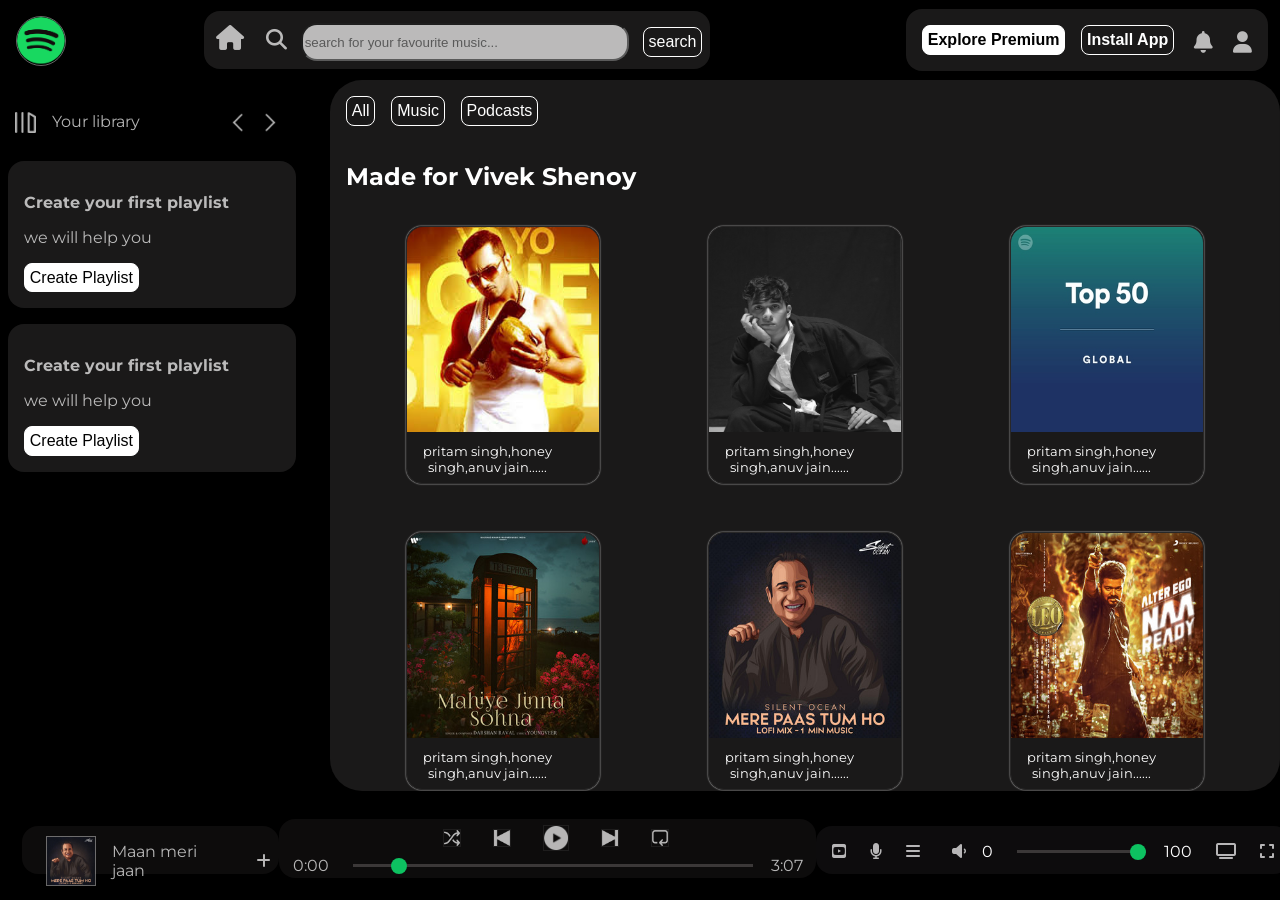
==== index.html @ 90d77158 "index.html" ====
<!DOCTYPE html>
<html lang="en">
<head>
    <meta charset="UTF-8">
    <meta name="viewport" content="width=device-width, initial-scale=1.0">
    <title>Spotify-Web Player:Music for everyone</title>
    <link rel="icon" href="logo.png">
    <link rel="stylesheet" href="https://cdnjs.cloudflare.com/ajax/libs/font-awesome/6.6.0/css/all.min.css" integrity="sha512-Kc323vGBEqzTmouAECnVceyQqyqdsSiqLQISBL29aUW4U/M7pSPA/gEUZQqv1cwx4OnYxTxve5UMg5GT6L4JJg==" crossorigin="anonymous" referrerpolicy="no-referrer" />
    <link rel="preconnect" href="https://fonts.googleapis.com">
    <link rel="preconnect" href="https://fonts.gstatic.com" crossorigin>
    <link href="https://fonts.googleapis.com/css2?family=Montserrat:ital,wght@0,100..900;1,100..900&display=swap" rel="stylesheet">
    <link rel="stylesheet" href="spotify.css">
</head>
<body>
<div class="main">
    <div class="nav">
        <div class="nav-options">
                <div class="logos" >
                    <img src="logo.png" class="circle" alt="logo" style=" position: absolute;
                        top: 1rem;
                        left: 0.01rem;"> 
                </div>   
                <div class="forms pos">
                    
                        <i class="fa-solid fa-house hov large"></i>
                    
                    
                        <label for="search" >
                        <i class="fa-solid fa-magnifying-glass hov  " style="color: #fff;"></i>
                        </label>
                        <input type="text"  id="search"    name="search" placeholder="search for your favourite music... " >
                        <button type="submit" class="new" >search</button>
                    
                </div>
                
                
                <div class="signup" >
                    
                        <button  style="color: #000; background-color: #fff;"><b>Explore Premium</b></button>
                        <button class="new"><b>Install App</b></button>
                        <i class="fa-solid fa-bell hov large"></i>
                        <i class="fa-solid fa-user hov large"></i>
                </div>
            </div>
</div>



<div class="sidebar">
    <div class="lib">
        <img class="libimg hov" src="library_icon.png" alt="" >
        <span class="hov">Your library</span>
        <div class="inend">
        <img class="libimg hov"  src="backward_icon.png" alt="" >
        <img class="libimg hov" src="forward_icon.png" alt="" >
        </div>
    </div>
    <div class="playlist">
        <p><b>Create your first playlist</b></p>
        <p>we will help you</p>
        <button style="color: #000; background-color: #fff;">Create Playlist</button>
    </div>
    <div class="playlist">
        <p><b>Create your first playlist</b></p>
        <p>we will help you</p>
        <button style="color: #000; background-color: #fff;">Create Playlist</button>
    </div>
</div>
    
    <div class="maincontent">
        <div class="cat">
            <button class="new">All</button>
            <button class="new">Music</button>
            <button class="new">Podcasts</button>
        </div>
        
        
            <div class="cardshere">
                <div class="scroll">
            <h2 style="color: #fff; margin-left: 1rem;">Made for Vivek Shenoy</h2>
            <div class="forcards">
                <div class="card">
                    <img src="yoyo.png" alt="">
                    <div class="translate">
                        <p>pritam singh,honey singh,anuv jain......</p>
                        <img src="player_icon3.png" class="fix"  alt="">
                        </div>
                </div>
                <div class="card">
                    <img src="anuv.png" alt="">
                    <div class="translate">
                        <p>pritam singh,honey singh,anuv jain......</p>
                        <img src="player_icon3.png" class="fix"  alt="">
                        </div>
                </div>
                <div class="card">
                    <img src="card1img.jpeg" alt="">
                    <div class="translate">
                        <p>pritam singh,honey singh,anuv jain......</p>
                        <img src="player_icon3.png" class="fix"  alt="">
                        </div>
                </div>
                <div class="card">
                    <img src="card2img.jpeg" alt="">
                    <div class="translate">
                        <p>pritam singh,honey singh,anuv jain......</p>
                        <img src="player_icon3.png" class="fix"  alt="">
                        </div>
                </div><div class="card">
                    <img src="card3img.jpeg" alt="">
                    <div class="translate">
                        <p>pritam singh,honey singh,anuv jain......</p>
                        <img src="player_icon3.png" class="fix"  alt="">
                        </div>
                </div><div class="card">
                    <img src="card4img.jpeg" alt="">
                    <div class="translate">
                        <p>pritam singh,honey singh,anuv jain......</p>
                        <img src="player_icon3.png" class="fix"  alt="">
                        </div>
                </div>
                
                <div class="card">
                    <img src="yoyo.png" alt="">
                    <div class="translate">
                        <p>pritam singh,honey singh,anuv jain......</p>
                        <img src="player_icon3.png" class="fix"  alt="">
                        </div>
                </div>
                <div class="card">
                    <img src="anuv.png" alt="">
                    <div class="translate">
                        <p>pritam singh,honey singh,anuv jain......</p>
                        <img src="player_icon3.png" class="fix"  alt="">
                        </div>
                </div>
            </div>
            </div>

            <h2 style="color: #fff; margin-left: 1rem;">Global playlist</h2>
            <div class="forcards">
                <div class="card">
                    <img src="yoyo.png" alt="">
                    <div class="translate">
                        <p>pritam singh,honey singh,anuv jain......</p>
                        <img src="player_icon3.png" class="fix"  alt="">
                        </div>
                </div>
                <div class="card">
                    <img src="anuv.png" alt="">
                    <div class="translate">
                        <p>pritam singh,honey singh,anuv jain......</p>
                        <img src="player_icon3.png" class="fix"  alt="">
                        </div>
                </div>
                <div class="card">
                    <img src="card1img.jpeg" alt="">
                    <div class="translate">
                        <p>pritam singh,honey singh,anuv jain......</p>
                        <img src="player_icon3.png" class="fix"  alt="">
                        </div>
                </div><div class="card">
                    <img src="card2img.jpeg" alt="">
                    <div class="translate">
                        <p>pritam singh,honey singh,anuv jain......</p>
                        <img src="player_icon3.png" class="fix"  alt="">
                        </div>
                </div><div class="card">
                    <img src="card3img.jpeg" alt="">
                    <div class="translate">
                        <p>pritam singh,honey singh,anuv jain......</p>
                        <img src="player_icon3.png" class="fix"  alt="">
                        </div>
                </div><div class="card">
                    <img src="card4img.jpeg" alt="">
                    <div class="translate">
                        <p>pritam singh,honey singh,anuv jain......</p>
                        <img src="player_icon3.png" class="fix"  alt="">
                        </div>
                </div>
                <div class="card">
                    <img src="yoyo.png" alt="">
                    <div class="translate">
                        <p>pritam singh,honey singh,anuv jain......</p>
                        <img src="player_icon3.png" class="fix"  alt="">
                        </div>
                </div>
                <div class="card">
                    <img src="anuv.png" alt="">
                    <div class="translate">
                        <p>pritam singh,honey singh,anuv jain......</p>
                        <img src="player_icon3.png" class="fix"  alt="">
                        </div>
                </div>
            </div>
        <h2 style="color: #fff; margin-left: 1rem;">India's best</h2>
            <div class="forcards">
                <div class="card">
                    <img src="yoyo.png" alt="">
                    <div class="translate">
                        <p>pritam singh,honey singh,anuv jain......</p>
                        <img src="player_icon3.png" class="fix"  alt="">
                        </div>
                </div>
                <div class="card">
                    <img src="anuv.png" alt="">
                    <div class="translate">
                        <p>pritam singh,honey singh,anuv jain......</p>
                        <img src="player_icon3.png" class="fix"  alt="">
                        </div>
                </div>
               <div class="card">
                    <img src="card1img.jpeg" alt="">
                    <div class="translate">
                        <p>pritam singh,honey singh,anuv jain......</p>
                        <img src="player_icon3.png" class="fix"  alt="">
                        </div>
                </div><div class="card">
                    <img src="card2img.jpeg" alt="">
                    <div class="translate">
                        <p>pritam singh,honey singh,anuv jain......</p>
                        <img src="player_icon3.png" class="fix"  alt="">
                        </div>
                </div><div class="card">
                    <img src="card3img.jpeg" alt="">
                    <div class="translate">
                        <p>pritam singh,honey singh,anuv jain......</p>
                        <img src="player_icon3.png" class="fix"  alt="">
                        </div>
                </div><div class="card">
                    <img src="card5img.jpeg" alt="">
                    <div class="translate">
                        <p>pritam singh,honey singh,anuv jain......</p>
                        <img src="player_icon3.png" class="fix"  alt="">
                        </div>
                </div>
                <div class="card">
                    <img src="yoyo.png" alt="">
                    <div class="translate">
                        <p>pritam singh,honey singh,anuv jain......</p>
                        <img src="player_icon3.png" class="fix"  alt="">
                        </div>
                </div>
                <div class="card">
                    <img src="anuv.png" alt="">
                    <div class="translate">
                        <p>pritam singh,honey singh,anuv jain......</p>
                        <img src="player_icon3.png" class="fix"  alt="">
                        </div>
                </div>
               
            </div>    
            
            <h2 style="color: #fff; margin-left: 1rem;">    Local best</h2>
            <div class="forcards">
                <div class="card">
                    <img src="yoyo.png" alt="">
                    <div class="translate">
                        <p>pritam singh,honey singh,anuv jain......</p>
                        <img src="player_icon3.png" class="fix"  alt="">
                        </div>
                </div>
                <div class="card">
                    <img src="anuv.png" alt="">
                    <div class="translate">
                        <p>pritam singh,honey singh,anuv jain......</p>
                        <img src="player_icon3.png" class="fix"  alt="">
                        </div>
                </div>
                <div class="card">
                    <img src="card2img.jpeg" alt="">
                    <div class="translate">
                        <p>pritam singh,honey singh,anuv jain......</p>
                        <img src="player_icon3.png" class="fix"  alt="">
                        </div>
                </div><div class="card">
                    <img src="card1img.jpeg" alt="">
                    <div class="translate">
                        <p>pritam singh,honey singh,anuv jain......</p>
                        <img src="player_icon3.png" class="fix"  alt="">
                        </div>
                </div><div class="card">
                    <img src="card3img.jpeg" alt="">
                    <div class="translate">
                        <p>pritam singh,honey singh,anuv jain......</p>
                        <img src="player_icon3.png" class="fix"  alt="">
                        </div>
                </div><div class="card">
                    <img src="card4img.jpeg" alt="">
                    <div class="translate">
                        <p>pritam singh,honey singh,anuv jain......</p>
                        <img src="player_icon3.png" class="fix"  alt="">
                        </div>
                </div>
                <div class="card">
                    <img src="yoyo.png" alt="">
                    <div class="translate">
                        <p>pritam singh,honey singh,anuv jain......</p>
                        <img src="player_icon3.png" class="fix"  alt="">
                        </div>
                </div>
                <div class="card">
                    <img src="anuv.png" alt="">
                    <div class="translate">
                        <p>pritam singh,honey singh,anuv jain......</p>
                        <img src="player_icon3.png" class="fix"  alt="">
                        </div>
                </div>
            </div>

            <h2 style="color: #fff; margin-left: 1rem;">   Spotify Recomendation</h2>
            <div class="forcards">
                <div class="card">
                    <img src="yoyo.png" alt="">
                    <div class="translate">
                        <p>pritam singh,honey singh,anuv jain......</p>
                        <img src="player_icon3.png" class="fix"  alt="">
                        </div>
                </div>
                <div class="card">
                    <img src="anuv.png" alt="">
                    <div class="translate">
                        <p>pritam singh,honey singh,anuv jain......</p>
                        <img src="player_icon3.png" class="fix"  alt="">
                        </div>
                </div>
                <div class="card">
                    <img src="card1img.jpeg" alt="">
                    <div class="translate">
                        <p>pritam singh,honey singh,anuv jain......</p>
                        <img src="player_icon3.png" class="fix"  alt="">
                        </div>
                </div><div class="card">
                    <img src="card2img.jpeg" alt="">
                    <div class="translate">
                        <p>pritam singh,honey singh,anuv jain......</p>
                        <img src="player_icon3.png" class="fix"  alt="">
                        </div>
                </div><div class="card">
                    <img src="card2img.jpeg" alt="">
                    <div class="translate">
                        <p>pritam singh,honey singh,anuv jain......</p>
                        <img src="player_icon3.png" class="fix"  alt="">
                        </div>
                </div><div class="card">
                    <img src="card3img.jpeg" alt="">
                    <div class="translate">
                        <p>pritam singh,honey singh,anuv jain......</p>
                        <img src="player_icon3.png" class="fix"  alt="">
                        </div>
                </div>
                <div class="card">
                    <img src="yoyo.png" alt="">
                    <div class="translate">
                        <p>pritam singh,honey singh,anuv jain......</p>
                        <img src="player_icon3.png" class="fix"  alt="">
                        </div>
                </div>
                <div class="card">
                    <img src="anuv.png" alt="">
                    <div class="translate">
                        <p>pritam singh,honey singh,anuv jain......</p>
                        <img src="player_icon3.png" class="fix"  alt="">
                        </div>
                </div>
            </div>
            

            <div class="realfooter">
                <div class="footerdesc">
                        <div class="items">
                            <p>company</p>
                            <a href="">about</a>
                            <a href="">jobs</a>
                            <a href="">for the record</a>
                        </div>
                        <div class="items">
                            <p>useful links</p>
                            <a href="">about</a>
                            <a href="">jobs</a>
                            <a href="">for the record</a>
                        </div>
                        <div class="items">
                            <p>spotify plans</p>
                            <a href="">about</a>
                            <a href="">jobs</a>
                            <a href="">for the record</a>
                            <a href="">family</a>
                            <a href="">duo</a>

                        </div>
                        <div class="items">
                            <p>useful links</p>
                            <a href="">about</a>
                            <a href="">jobs</a>
                            <a href="">for the record</a>
                        </div>
                        <div class="items">
                            <p>spotify plans</p>
                            <a href="">about</a>
                            <a href="">jobs</a>
                            <a href="">for the record</a>
                            <a href="">family</a>
                            <a href="">duo</a>
                        </div>
                        <div class="insta">
                            <i class="fa-brands fa-instagram hov"></i>
                            <i class="fa-brands fa-facebook hov"></i>
                            <i class="fa-brands fa-twitter hov"></i>
                        </div>
                </div>
                <div class="footerline">
                    
                </div>
                
                <div class="copy items">
                    <a href="">legal</a>
                    <a href="">safety</a>
                    <a href="">privacy </a>
                    <a href="">cookies</a>
                    <a href="">about ads</a>
                    <p id="end"> &#169;2024-spotify</p>
                </div>
            </div>
        </div>
    </div>







<div class="musicplayer">
    <div class="player">
        <div class="songname">
            <div class="items-music">
                <img class="nocircle" src="card3img.jpeg" alt="">
                <p class="hov">Maan meri jaan</p>
                <i class="fa-solid fa-plus hov"></i>
            </div>
            
        </div>
        <div class="time">
            <div class="items-music">
                <img src="player_icon1.png" class="playericons hov" alt="">
                <img src="player_icon2.png" class="playericons hov" alt="">
                <img src="player_icon3.png" class="playericons hov" style="height: 1.5rem; width: 1.5rem;" alt="">
                <img src="player_icon4.png" class="playericons hov" alt="">
                <img src="player_icon5.png" class="playericons hov" alt="">
            </div>
            <div class="col items-music">
                <p class="hov">0:00</p>
                    <input type="range" value="10" class="range playtime">
                <p class="hov">3:07</p>
            </div> 
        </div>
        
        
        <div class="operations">
            <div class="items-music">
                <i class="fa-brands fa-square-youtube hov pos"></i>
                <i class="fa-solid fa-microphone hov pos"></i>
                <i class="fa-solid fa-bars hov pos"></i>
                <label for="sound"><i class="fa-solid fa-volume-low hov pos"></i></label>
                <p class="pos">0</p>
                <input type="range" id="sound" name="sound" value="100" step="10" class="range pos">
                <p class=" pos">100</p>
                <i class="fa-solid fa-tv hov pos "></i>
                <i class="fa-solid fa-expand hov pos"></i>
            </div>
        </div>
    </div>
</div>
</body>
</html>
---- spotify.css ----
body{
    font-family: "Montserrat", sans-serif;
    margin: 0;
    overflow: hidden;
    background-color: black;
    
}
.main{
    display: flex;
    flex-direction: row;

}
.nav{
    position:fixed;
    height: 4rem;
    width: 100%;
    padding: 0.5rem 0 0 0.5rem ;
    z-index: 10;
}
.sidebar{
    position:absolute;
    top: 5.5rem;
    border-radius: 1rem;
    padding-top: 1rem;
    height: 74.5vh;
    width: 19rem;
    z-index: 5;
    opacity: 1;

}
.lib{
    width: 90%;
    margin: auto;
    display: flex;
    gap: 0.5rem;
    padding:0.5rem;
}
.libimg{
    height: 1.3rem;
    width: 1.3rem;
    margin-right:0.5rem;
}
.lib .inend{
    margin-left:auto ;
}
.playlist{
    background-color: #1a1919;
    margin:1rem 0.5rem;
    color: white;
    padding:1rem;
    border-radius:1rem ;
}
.playlist p{
    opacity: 0.7;   
}
.maincontent{
    position: fixed;
    top: 5rem;
    left: 20rem;
    height: 79vh;
    border-radius: 2rem;
    margin-left: 10px;
    background-color:  #1a1919;
    overflow: auto;
}
.musicplayer{
    position:absolute;
    bottom: 0;
    padding: 1rem;
    height: 4rem;
    width: 100%;
    z-index: 9;
}
.nav-options{
    height: 3rem;
    display: flex;
    flex-direction: row;
    justify-content: space-between;
    align-items:center ;
    margin-top: 0.5rem;
    background-color: #000000;

    
}

.forms,.signup,.logo{
font-size: large;
   
}
.hov{
opacity: 0.7;
color: white;   
}
.hov:hover{
    color: white;
    opacity: 1;
    transform: scale(1.1);
}

#search{
    height: 2rem;
    text-align: start;
    width: 20rem;
    opacity: 0.7;
    border-radius: 1rem;
}
#search:hover{
    opacity: 1;
}
button{
    border-radius: 0.5rem ;
    font-size: 1rem;
    border: 0.01rem solid white;
    color: #fff;
    font-family: 'Gill Sans', 'Gill Sans MT', Calibri, 'Trebuchet MS', sans-serif;
    padding: 0.3rem;
    background-color: inherit; 
}
.new:hover{
    background-color: rgb(255, 255, 255);
    color: #000;
}
button:hover{
    transform: scale(1.1);
}
.signup{
    display: flex;
    gap: 1rem 1rem;
    background-color:#1a1919;
    padding: 1rem;
    border-radius: 1rem;
    margin-right: 1.25rem;
}
.large{
    font-size: larger;
    margin-top: 0.45rem;
    margin-left: 0.25rem;
}
.forms{
    font-size: 1.3rem;
    background-color: #1a1919;
    padding: 0.5rem;
    border-radius: 1rem;
    
}
.forms button,i,label,input{
    margin-left: 0.5rem;
}

.circle{
    height: 3rem;
    width: 3rem;
    margin-left: 1rem;
    border: 0.05rem solid rgba(255, 255, 255,0.4) ;
    border-radius: 50%;
}
.circle:hover{
    transform: scale(1.125);
    border: 1px solid white;
}
.nocircle{
    height: 3rem;
    width: 3rem;
    border: 0.05rem solid rgba(255, 255, 255,0.4) ;
    margin-left: 1rem;
}

.nocircle:hover{
    transform: scale(1.125);
    border: 1px solid white;
}


@media(max-width:1000px){
    .pos{
        display: none;
    }

}
.player{
    display: flex;
    color: #fff;
    flex-direction: row;
    background-color: #000000;
    justify-content: space-between;
    padding: 0.35rem;
}

.items-music{
    display: flex;
    flex-direction: row;
    column-gap: 1rem;
    font-size: 1.rem;
    padding:0rem 0.5rem;
    align-items: center;
}

.range::-webkit-slider-runnable-track{
    height: 0.2rem;
    appearance: none;
    background-color: rgb(59, 56, 56);
}
.range::-webkit-slider-thumb{
    margin-top: -0.345rem;
    appearance: none;
    height: 1rem;
    width: 1rem;
    border-radius:50% ;
    background-color:rgb(13, 194, 97) ;
}
.range{
    appearance: none;
    
}
.songname{
    color: white;
    background-color: rgb(13, 12, 12);
    height: 3rem;
    border-radius: 1rem;
}
.operations{
    background-color: rgb(13,12,13);
    padding-right:0.5rem ;
    border-radius: 1rem;
    height: 3rem;

}
.time{
    display: flex;
    flex-direction: column;
    align-items: center;
    background-color: rgb(13, 12, 12);
    padding: 0.35rem;
    border-radius: 1rem;
    height: 3rem;
    margin-top: -0.4rem;
}
.playericons{
    height: 1rem;
    width: 1rem;
    border: 0.05rem solid rgba(255, 255, 255,0.1) ;
    margin-left: 1rem;   
   
}
.col{
margin-top:-0.7rem ;
}
.playtime{
    width: 25rem;
}
*{
    transition: all 0.3s;
}

.cat{
    display: flex;
    gap: 1rem;
    padding: 1rem;
    justify-content: flex-start;
}

.forcards{
    display: flex;
    padding-right: 1rem;
    color: #fff;
    flex-direction:row;
    flex-wrap: wrap;
    padding: 1rem;
    gap: 3rem 3rem;
    justify-content: space-evenly;
}
.card{
    width: 12rem;
    height: 16rem;
    border-radius: 1rem;
    font-size: small;
    border: 1px solid rgb(41, 40, 40) ;
    box-shadow: 0 0 0.1rem; 
}

.card img{
    height: 80%;
    width: 100%;
    border-radius:1rem  1rem  0 0 ;
    
}
.card p{
    text-align: center;
    margin: 0.5rem;  
}
.card:hover{
    transform: scale(1.05);

}
.imgplayer img{
    height: 2rem;
    width: 2rem;
    position: absolute;
    top:20rem;
    left: 13rem;
    opacity: 1;
}
.playericon{
    display: flex;
    flex-direction: column;
    align-items: flex-start;
    justify-content: flex-start;
    padding: 0rem;
}
.translate .fix{
    height: 2rem;
    width: 2rem;
    opacity: 0;
}
.translate{
    display: flex;

}


.card:hover{
    .fix{
        opacity: 1;
    }
    
}
.realfooter{
    display: flex;
    flex-direction: column;
    flex-wrap: wrap;
    padding-top:9rem ;
    padding-bottom:2rem ;
}
.items{
    display: flex;
    flex-wrap: wrap;
    flex-direction: column;
    color: white;
    text-transform: capitalize;
}
.items a{
    text-decoration: none;
    color: white;
    opacity: 0.5;
}
.items a:hover{
    opacity: 1;
    text-decoration: underline;
}
.footerdesc{
    display: flex;
    flex-direction: row;
    flex-wrap: wrap;
    justify-content: space-evenly;
}
.insta{
    display: flex;
    flex-direction: row;
    gap: 1rem ;
    margin-top: 2rem;
}
.copy{
    display: flex;
    flex-direction: row;
    flex-wrap: wrap;
    padding: 7rem;
    justify-content: flex-start;
    grid-gap: 1rem ;

}
.copy p{
    justify-content: flex-end;
}
#end{
   margin-left: auto;
}

.footerline{
    height: 1px;
    width: 92%;
    background-color: rgba(255, 255, 255,0.4);
    margin-top: 2rem;
    overflow: hidden;
    margin:auto;
    margin-top: 5rem;
   
}
 .maincontent::-webkit-scrollbar{
    appearance: none;
    width: 1rem;
    background-color: #212020;
 }
 .maincontent::-webkit-scrollbar-thumb{
    appearance: none;
    border-radius: 1rem;
    background-color:rgb(97, 95, 95);

}
 @media(max-width:1000px){
    .operations{
        display: none;
    }
    .time,.songname{
        margin: auto;
    }

 }
 h2:hover{
    text-decoration: underline;
 }
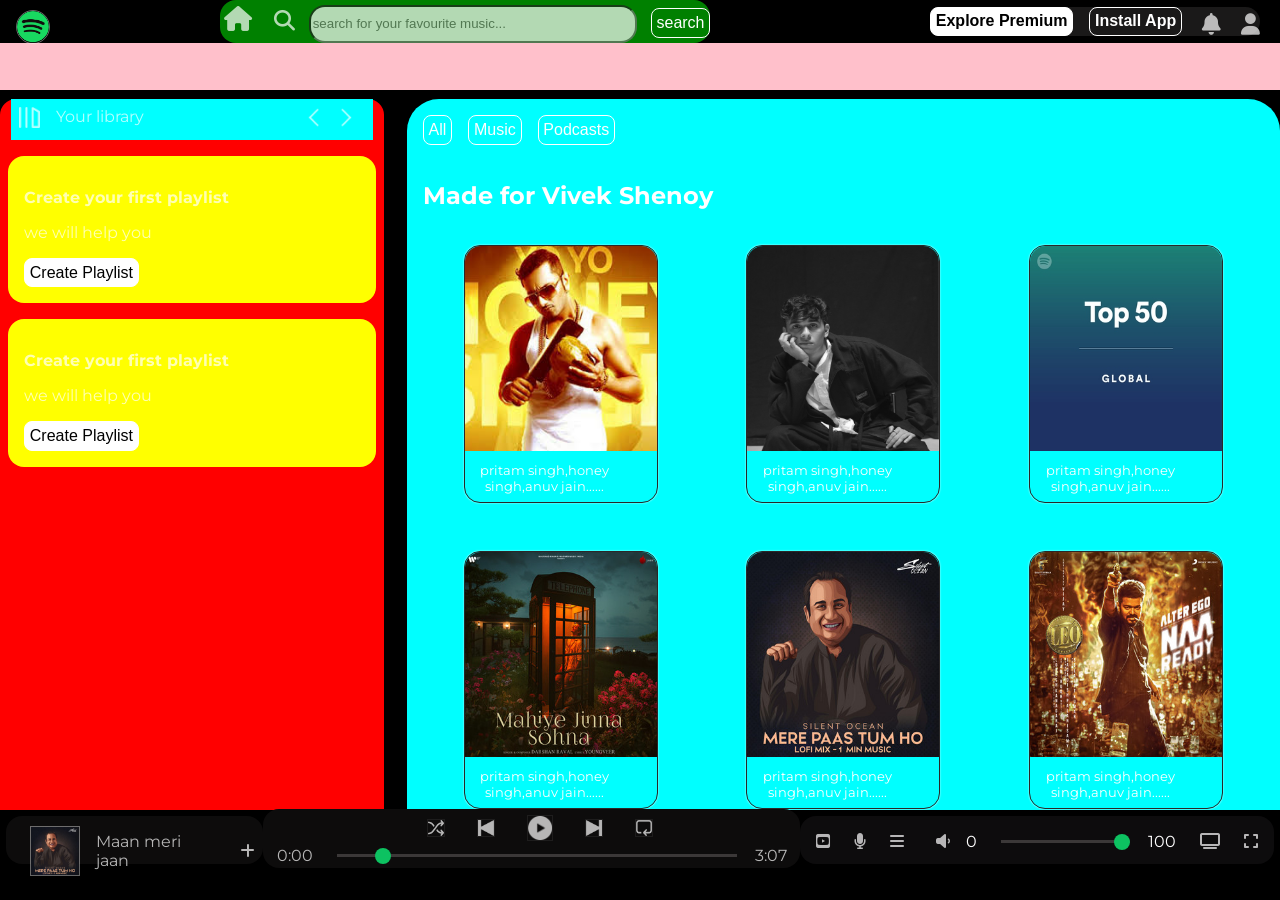
==== commit 58a863c6: "changed the height/width" ====
--- a/index.html
+++ b/index.html
@@ -17,7 +17,7 @@
         <div class="nav-options">
                 <div class="logos" >
                     <img src="logo.png" class="circle" alt="logo" style=" position: absolute;
-                        top: 1rem;
+                        top: 0.6rem;
                         left: 0.01rem;"> 
                 </div>   
                 <div class="forms pos">
--- a/spotify.css
+++ b/spotify.css
@@ -12,21 +12,20 @@
 }
 .nav{
     position:fixed;
-    height: 4rem;
+    height: 10%;
     width: 100%;
-    padding: 0.5rem 0 0 0.5rem ;
     z-index: 10;
+    background-color: pink;
 }
 .sidebar{
     position:absolute;
-    top: 5.5rem;
-    border-radius: 1rem;
-    padding-top: 1rem;
-    height: 74.5vh;
-    width: 19rem;
+    top: 11%;
+    border-radius: 1rem;
+    height: 85%;
+    width: 30%;
     z-index: 5;
     opacity: 1;
-
+    background-color: red;
 }
 .lib{
     width: 90%;
@@ -34,6 +33,7 @@
     display: flex;
     gap: 0.5rem;
     padding:0.5rem;
+    background-color: aqua;
 }
 .libimg{
     height: 1.3rem;
@@ -49,35 +49,36 @@
     color: white;
     padding:1rem;
     border-radius:1rem ;
+    background-color: yellow;
 }
 .playlist p{
     opacity: 0.7;   
 }
 .maincontent{
     position: fixed;
-    top: 5rem;
-    left: 20rem;
-    height: 79vh;
+    top: 11%;
+    left: 31%;
+    height: 85%;
     border-radius: 2rem;
     margin-left: 10px;
     background-color:  #1a1919;
     overflow: auto;
+    background-color: aqua;
 }
 .musicplayer{
     position:absolute;
     bottom: 0;
-    padding: 1rem;
-    height: 4rem;
+    
+    height: 10%;
     width: 100%;
     z-index: 9;
 }
 .nav-options{
-    height: 3rem;
+    height: 7%rem;
     display: flex;
     flex-direction: row;
     justify-content: space-between;
     align-items:center ;
-    margin-top: 0.5rem;
     background-color: #000000;
 
     
@@ -125,9 +126,8 @@
 }
 .signup{
     display: flex;
-    gap: 1rem 1rem;
+    gap: 1rem;
     background-color:#1a1919;
-    padding: 1rem;
     border-radius: 1rem;
     margin-right: 1.25rem;
 }
@@ -139,8 +139,8 @@
 .forms{
     font-size: 1.3rem;
     background-color: #1a1919;
-    padding: 0.5rem;
-    border-radius: 1rem;
+    border-radius: 1rem;
+    background-color: green;
     
 }
 .forms button,i,label,input{
@@ -148,8 +148,8 @@
 }
 
 .circle{
-    height: 3rem;
-    width: 3rem;
+    height: 2rem;
+    width: 2rem;
     margin-left: 1rem;
     border: 0.05rem solid rgba(255, 255, 255,0.4) ;
     border-radius: 50%;
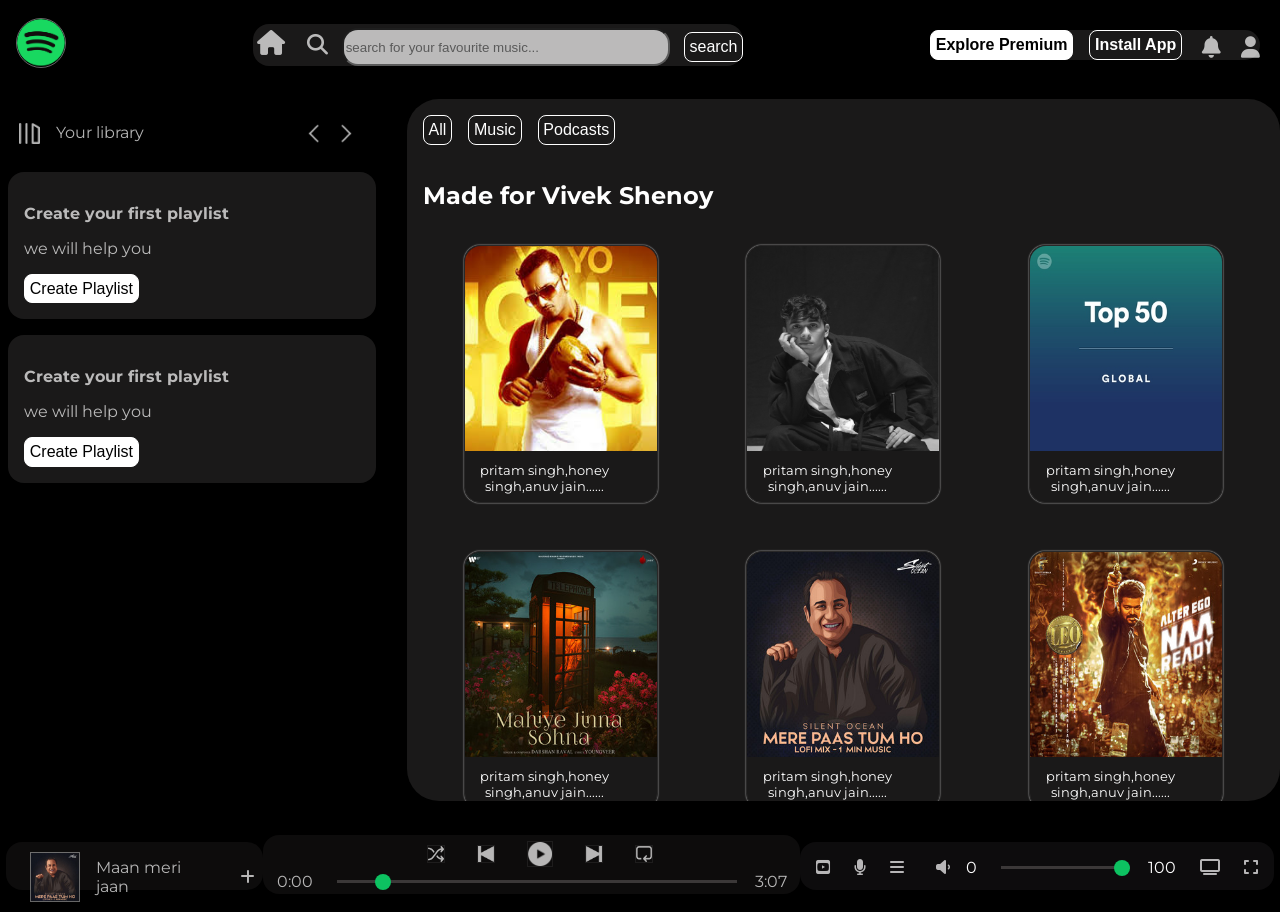
==== commit ceb6ec19: "all files were modified" ====
--- a/index.html
+++ b/index.html
@@ -16,9 +16,7 @@
     <div class="nav">
         <div class="nav-options">
                 <div class="logos" >
-                    <img src="logo.png" class="circle" alt="logo" style=" position: absolute;
-                        top: 0.6rem;
-                        left: 0.01rem;"> 
+                    <img src="logo.png" class="circle" alt="logo"> 
                 </div>   
                 <div class="forms pos">
                     
--- a/spotify.css
+++ b/spotify.css
@@ -11,29 +11,35 @@
 
 }
 .nav{
+    margin: 0;
     position:fixed;
-    height: 10%;
+    height: 10vh;
     width: 100%;
     z-index: 10;
-    background-color: pink;
+    display: flex;
+    align-items: center;
+
+    
 }
 .sidebar{
     position:absolute;
-    top: 11%;
-    border-radius: 1rem;
-    height: 85%;
+    top: 11vh;
+    border-radius: 1rem;
+    height: 78vh;
     width: 30%;
     z-index: 5;
     opacity: 1;
-    background-color: red;
+
 }
 .lib{
     width: 90%;
     margin: auto;
     display: flex;
     gap: 0.5rem;
+    border-radius: 1rem;
     padding:0.5rem;
-    background-color: aqua;
+    margin-top:1rem ;
+
 }
 .libimg{
     height: 1.3rem;
@@ -49,39 +55,39 @@
     color: white;
     padding:1rem;
     border-radius:1rem ;
-    background-color: yellow;
+    
+
 }
 .playlist p{
     opacity: 0.7;   
 }
 .maincontent{
     position: fixed;
-    top: 11%;
-    left: 31%;
-    height: 85%;
+    top: 11vh;
+    left: 31vw;
+    height: 78vh;
     border-radius: 2rem;
     margin-left: 10px;
     background-color:  #1a1919;
     overflow: auto;
-    background-color: aqua;
+
 }
 .musicplayer{
     position:absolute;
     bottom: 0;
-    
-    height: 10%;
+
+    
+    width: 100vw;
+    z-index: 9;
+    background-color:red;
+}
+.nav-options{
     width: 100%;
-    z-index: 9;
-}
-.nav-options{
-    height: 7%rem;
     display: flex;
     flex-direction: row;
     justify-content: space-between;
     align-items:center ;
     background-color: #000000;
-
-    
 }
 
 .forms,.signup,.logo{
@@ -140,7 +146,7 @@
     font-size: 1.3rem;
     background-color: #1a1919;
     border-radius: 1rem;
-    background-color: green;
+
     
 }
 .forms button,i,label,input{
@@ -148,8 +154,8 @@
 }
 
 .circle{
-    height: 2rem;
-    width: 2rem;
+    height: 3rem;
+    width: 3rem;
     margin-left: 1rem;
     border: 0.05rem solid rgba(255, 255, 255,0.4) ;
     border-radius: 50%;
@@ -290,7 +296,6 @@
 }
 .card:hover{
     transform: scale(1.05);
-
 }
 .imgplayer img{
     height: 2rem;
